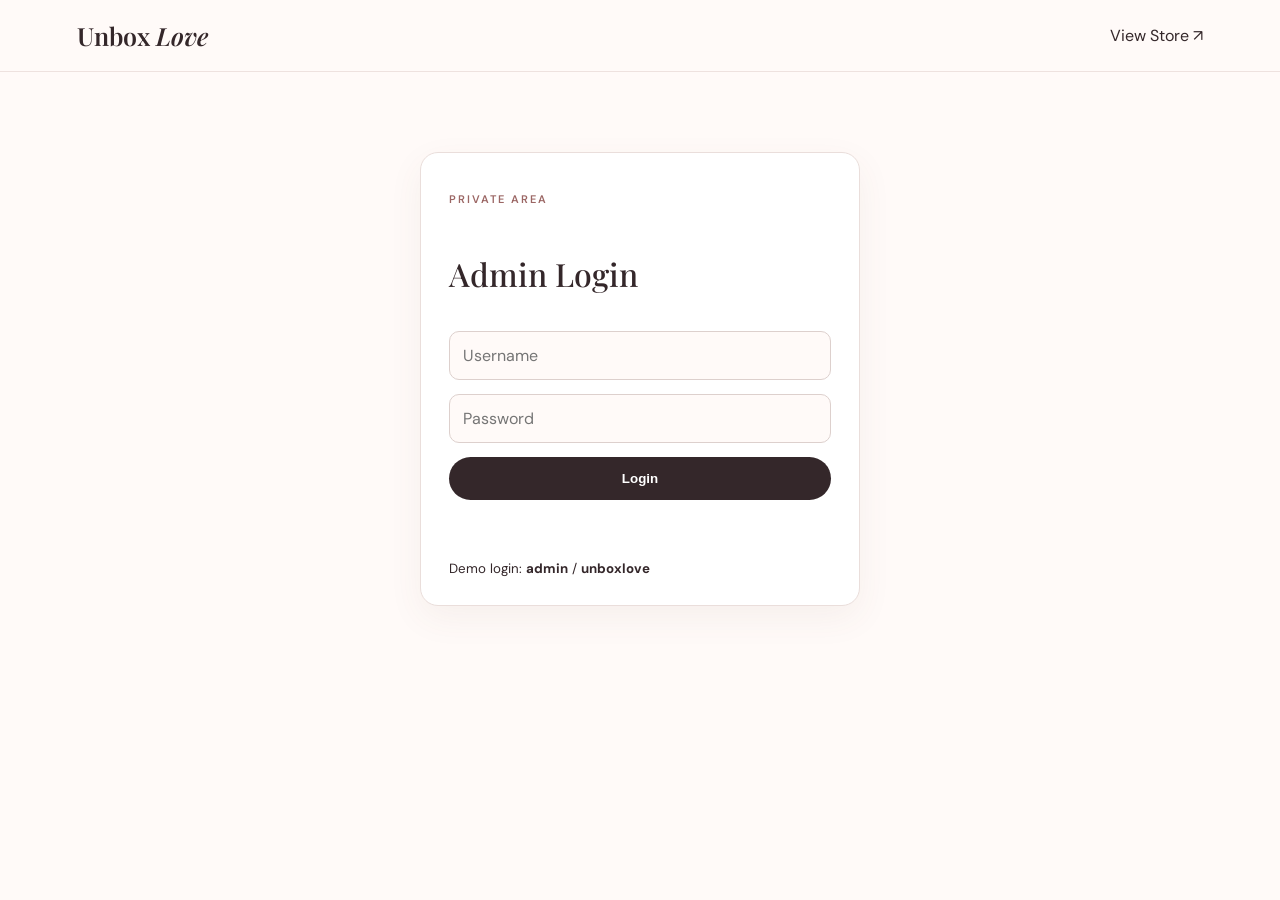
==== admin.html @ 723361f3 "Add files via upload" ====
<!doctype html>
<html lang="en"><head><meta charset="UTF-8"><meta name="viewport" content="width=device-width,initial-scale=1">
<title>Unbox Love — Admin</title><link rel="stylesheet" href="style.css"></head>
<body>
<header class="nav"><a class="brand" href="index.html">Unbox <span>Love</span></a><a href="index.html">View Store ↗</a></header>
<main class="admin-wrap">
<div id="loginBox" class="panel login"><p class="eyebrow">PRIVATE AREA</p><h1>Admin Login</h1><input id="user" placeholder="Username"><input id="pass" type="password" placeholder="Password"><button class="btn" onclick="login()">Login</button><p id="loginMsg" class="msg"></p><small>Demo login: <b>admin</b> / <b>unboxlove</b></small></div>
<div id="dashboard" class="hidden">
<div class="admin-top"><div><p class="eyebrow">STORE MANAGEMENT</p><h1>Products</h1></div><button class="btn" onclick="logout()">Logout</button></div>
<form id="productForm" class="panel form"><h2 id="formTitle">Add Product</h2><input id="pname" required placeholder="Product name"><div class="row"><input id="pprice" required type="number" min="0" placeholder="Price (₹)"><select id="pcat"><option>Resin Art</option><option>Keychains</option><option>Gift Hampers</option><option>Ribbon Bouquets</option><option>Handmade Gifts</option></select></div><input id="pimage" placeholder="Image URL (optional)"><textarea id="pdesc" placeholder="Short description"></textarea><div class="row"><button class="btn" type="submit">Save Product</button><button class="btn secondary" type="button" onclick="resetForm()">Clear</button></div></form>
<div id="adminGrid" class="admin-grid"></div></div>
</main><script src="admin.js"></script></body></html>
---- style.css ----
@import url('https://fonts.googleapis.com/css2?family=DM+Sans:wght@400;500;600&family=Playfair+Display:ital,wght@0,500;0,600;1,500&display=swap');
*{box-sizing:border-box}body{margin:0;color:#34272a;background:#fffaf8;font-family:"DM Sans",sans-serif}.nav{height:72px;padding:0 6%;display:flex;align-items:center;justify-content:space-between;border-bottom:1px solid #eee2df;background:#fffaf8;position:sticky;top:0;z-index:5}.nav nav{display:flex;gap:28px}.nav a{color:inherit;text-decoration:none}.brand{font:600 25px "Playfair Display",serif}.brand span{font-style:italic}.hero{min-height:590px;padding:80px 8%;display:grid;grid-template-columns:1.2fr .8fr;gap:50px;align-items:center;background:radial-gradient(circle at 75% 45%,#f5d7d0 0,transparent 35%)}.eyebrow{letter-spacing:2px;font-size:11px;font-weight:600;color:#9b6664}.hero h1,h1,h2{font-family:"Playfair Display",serif;font-weight:500}.hero h1{font-size:clamp(52px,7vw,88px);line-height:.98;margin:14px 0}.hero em{color:#a85f60}.hero p:not(.eyebrow){font-size:18px;line-height:1.7;max-width:540px;color:#6f5b5c}.btn{border:0;background:#34272a;color:#fff;padding:14px 24px;border-radius:30px;cursor:pointer;font-weight:600;display:inline-block;text-decoration:none}.hero-card{height:360px;border-radius:180px 180px 24px 24px;background:linear-gradient(145deg,#eec6bd,#f8e8e3);display:flex;flex-direction:column;align-items:center;justify-content:center;font-size:90px;box-shadow:0 25px 70px #7e5c5930}.hero-card small{font-size:13px;letter-spacing:2px;text-transform:uppercase;color:#765d5d}.section{padding:80px 7%}.section-head,.admin-top{display:flex;justify-content:space-between;align-items:end;margin-bottom:35px}.section h2,.about h2{font-size:42px;margin:8px 0}.filters{display:flex;gap:8px;flex-wrap:wrap}.filters button{border:1px solid #dfd0cd;background:transparent;border-radius:20px;padding:9px 15px;cursor:pointer}.filters button.active{background:#34272a;color:#fff}.grid{display:grid;grid-template-columns:repeat(4,1fr);gap:22px}.card{background:#fff;border:1px solid #eee2df;border-radius:18px;overflow:hidden}.pic{height:220px;background:#f4e2dd;display:flex;align-items:center;justify-content:center;font-size:60px;background-size:cover;background-position:center}.card-body{padding:18px}.card h3{margin:0 0 6px;font-family:"Playfair Display",serif;font-size:22px}.price{font-weight:600}.desc{font-size:13px;color:#786668;min-height:38px}.about{padding:90px 12%;text-align:center;background:#f4e5e0}.about p:last-child{color:#735f60}.about h2{max-width:650px;margin:10px auto;font-size:45px}footer{text-align:center;padding:28px;color:#806e6e;font-size:13px}.admin-wrap{max-width:1050px;margin:50px auto;padding:0 20px}.panel{background:#fff;border:1px solid #eadedb;border-radius:18px;padding:28px;box-shadow:0 12px 35px #6d4a4610}.login{max-width:440px;margin:80px auto;display:grid;gap:14px}.panel input,.panel select,.panel textarea{width:100%;padding:13px;border:1px solid #ddd0cd;border-radius:10px;background:#fffaf8;font:inherit}.panel textarea{min-height:90px;resize:vertical}.row{display:grid;grid-template-columns:1fr 1fr;gap:12px}.form{margin-bottom:30px;display:grid;gap:12px}.form h2{margin:0}.secondary{background:#eee2df;color:#34272a}.admin-grid{display:grid;grid-template-columns:repeat(3,1fr);gap:18px}.admin-card{background:#fff;border:1px solid #eadedb;border-radius:15px;padding:15px}.admin-card .pic{height:150px;border-radius:10px}.actions{display:flex;gap:8px;margin-top:12px}.actions button{border:0;padding:9px 12px;border-radius:8px;cursor:pointer}.edit{background:#eee2df}.delete{background:#34272a;color:#fff}.hidden{display:none}.msg{color:#a44}.empty{text-align:center;padding:40px;color:#806e6e}@media(max-width:800px){.hero{grid-template-columns:1fr;padding:55px 7%}.hero-card{height:260px}.grid{grid-template-columns:repeat(2,1fr)}.admin-grid{grid-template-columns:1fr 1fr}.section-head{display:block}.filters{margin-top:20px}}@media(max-width:520px){.nav nav{gap:12px;font-size:13px}.grid,.admin-grid{grid-template-columns:1fr}.hero h1{font-size:54px}.row{grid-template-columns:1fr}.hero-card{display:none}}
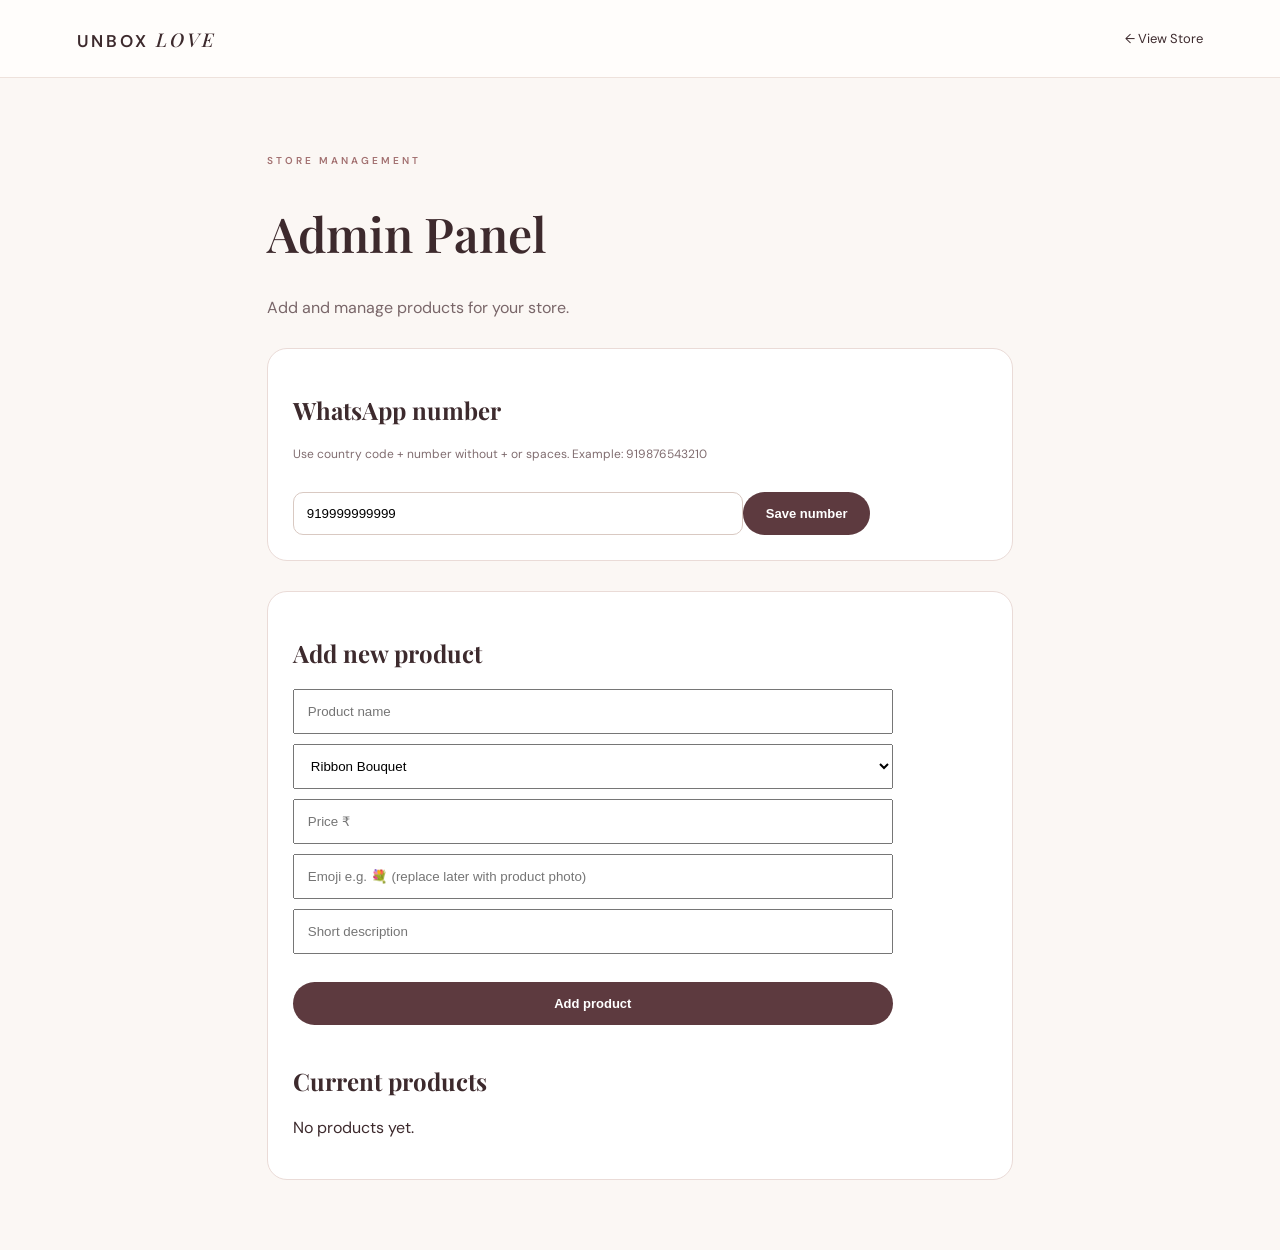
==== commit 844ad39f: "Add files via upload" ====
--- a/admin.html
+++ b/admin.html
@@ -1,12 +1,3 @@
-<!doctype html>
-<html lang="en"><head><meta charset="UTF-8"><meta name="viewport" content="width=device-width,initial-scale=1">
-<title>Unbox Love — Admin</title><link rel="stylesheet" href="style.css"></head>
-<body>
-<header class="nav"><a class="brand" href="index.html">Unbox <span>Love</span></a><a href="index.html">View Store ↗</a></header>
-<main class="admin-wrap">
-<div id="loginBox" class="panel login"><p class="eyebrow">PRIVATE AREA</p><h1>Admin Login</h1><input id="user" placeholder="Username"><input id="pass" type="password" placeholder="Password"><button class="btn" onclick="login()">Login</button><p id="loginMsg" class="msg"></p><small>Demo login: <b>admin</b> / <b>unboxlove</b></small></div>
-<div id="dashboard" class="hidden">
-<div class="admin-top"><div><p class="eyebrow">STORE MANAGEMENT</p><h1>Products</h1></div><button class="btn" onclick="logout()">Logout</button></div>
-<form id="productForm" class="panel form"><h2 id="formTitle">Add Product</h2><input id="pname" required placeholder="Product name"><div class="row"><input id="pprice" required type="number" min="0" placeholder="Price (₹)"><select id="pcat"><option>Resin Art</option><option>Keychains</option><option>Gift Hampers</option><option>Ribbon Bouquets</option><option>Handmade Gifts</option></select></div><input id="pimage" placeholder="Image URL (optional)"><textarea id="pdesc" placeholder="Short description"></textarea><div class="row"><button class="btn" type="submit">Save Product</button><button class="btn secondary" type="button" onclick="resetForm()">Clear</button></div></form>
-<div id="adminGrid" class="admin-grid"></div></div>
-</main><script src="admin.js"></script></body></html>+<!doctype html><html lang="en"><head><meta charset="UTF-8"><meta name="viewport" content="width=device-width,initial-scale=1"><title>Unbox Love — Admin</title><link rel="stylesheet" href="style.css"></head><body><header><a class="brand" href="index.html">UNBOX <i>LOVE</i></a><nav><a href="index.html">← View Store</a></nav></header><main style="max-width:900px;margin:auto;padding:70px 6%"><span class="label">STORE MANAGEMENT</span><h1 style="font:600 48px 'Playfair Display'">Admin Panel</h1><p style="color:#796669">Add and manage products for your store.</p><section style="background:#fff;border:1px solid #eadbd7;border-radius:20px;padding:25px;margin:30px 0"><h2 style="font-family:'Playfair Display'">WhatsApp number</h2><p style="font-size:12px;color:#806d70">Use country code + number without + or spaces. Example: 919876543210</p><input id="wa" placeholder="919876543210" style="padding:13px;width:100%;max-width:450px;border:1px solid #d9c9c2;border-radius:10px"><button class="primary" onclick="saveWa()">Save number</button></section><section style="background:#fff;border:1px solid #eadbd7;border-radius:20px;padding:25px"><h2 style="font-family:'Playfair Display'">Add new product</h2><div style="display:grid;gap:10px;max-width:600px"><input id="name" placeholder="Product name" style="padding:13px"><select id="cat" style="padding:13px"><option>Ribbon Bouquet</option><option>Handmade Gifts</option><option>Resin Art</option><option>Gift Hamper</option></select><input id="price" type="number" placeholder="Price ₹" style="padding:13px"><input id="emoji" placeholder="Emoji e.g. 💐 (replace later with product photo)" style="padding:13px"><input id="desc" placeholder="Short description" style="padding:13px"><button class="primary" onclick="addProduct()">Add product</button></div><h2 style="font-family:'Playfair Display';margin-top:40px">Current products</h2><div id="list"></div></section></main><script>
+let ps=JSON.parse(localStorage.getItem('ul_products'))||[],w=localStorage.getItem('ul_whatsapp')||'919999999999';document.getElementById('wa').value=w;function saveWa(){localStorage.setItem('ul_whatsapp',document.getElementById('wa').value.replace(/\D/g,''));alert('WhatsApp number saved ❤️')}function addProduct(){let p={id:Date.now(),name:name.value,cat:cat.value,price:Number(price.value),emoji:emoji.value||'🎁',desc:desc.value};if(!p.name||!p.price)return alert('Enter product name and price');ps.push(p);localStorage.setItem('ul_products',JSON.stringify(ps));['name','price','emoji','desc'].forEach(id=>document.getElementById(id).value='');render()}function del(id){ps=ps.filter(p=>p.id!==id);localStorage.setItem('ul_products',JSON.stringify(ps));render()}function render(){list.innerHTML=ps.map(p=>`<div style="padding:13px 0;border-bottom:1px solid #eadbd7;font-size:13px">${p.emoji} <b>${p.name}</b> — ${p.cat} — ₹${p.price}<button style="float:right" onclick="del(${p.id})">Delete</button></div>`).join('')||'<p>No products yet.</p>'}render();
+</script></body></html>
--- a/style.css
+++ b/style.css
@@ -1,2 +1,4 @@
-@import url('https://fonts.googleapis.com/css2?family=DM+Sans:wght@400;500;600&family=Playfair+Display:ital,wght@0,500;0,600;1,500&display=swap');
-*{box-sizing:border-box}body{margin:0;color:#34272a;background:#fffaf8;font-family:"DM Sans",sans-serif}.nav{height:72px;padding:0 6%;display:flex;align-items:center;justify-content:space-between;border-bottom:1px solid #eee2df;background:#fffaf8;position:sticky;top:0;z-index:5}.nav nav{display:flex;gap:28px}.nav a{color:inherit;text-decoration:none}.brand{font:600 25px "Playfair Display",serif}.brand span{font-style:italic}.hero{min-height:590px;padding:80px 8%;display:grid;grid-template-columns:1.2fr .8fr;gap:50px;align-items:center;background:radial-gradient(circle at 75% 45%,#f5d7d0 0,transparent 35%)}.eyebrow{letter-spacing:2px;font-size:11px;font-weight:600;color:#9b6664}.hero h1,h1,h2{font-family:"Playfair Display",serif;font-weight:500}.hero h1{font-size:clamp(52px,7vw,88px);line-height:.98;margin:14px 0}.hero em{color:#a85f60}.hero p:not(.eyebrow){font-size:18px;line-height:1.7;max-width:540px;color:#6f5b5c}.btn{border:0;background:#34272a;color:#fff;padding:14px 24px;border-radius:30px;cursor:pointer;font-weight:600;display:inline-block;text-decoration:none}.hero-card{height:360px;border-radius:180px 180px 24px 24px;background:linear-gradient(145deg,#eec6bd,#f8e8e3);display:flex;flex-direction:column;align-items:center;justify-content:center;font-size:90px;box-shadow:0 25px 70px #7e5c5930}.hero-card small{font-size:13px;letter-spacing:2px;text-transform:uppercase;color:#765d5d}.section{padding:80px 7%}.section-head,.admin-top{display:flex;justify-content:space-between;align-items:end;margin-bottom:35px}.section h2,.about h2{font-size:42px;margin:8px 0}.filters{display:flex;gap:8px;flex-wrap:wrap}.filters button{border:1px solid #dfd0cd;background:transparent;border-radius:20px;padding:9px 15px;cursor:pointer}.filters button.active{background:#34272a;color:#fff}.grid{display:grid;grid-template-columns:repeat(4,1fr);gap:22px}.card{background:#fff;border:1px solid #eee2df;border-radius:18px;overflow:hidden}.pic{height:220px;background:#f4e2dd;display:flex;align-items:center;justify-content:center;font-size:60px;background-size:cover;background-position:center}.card-body{padding:18px}.card h3{margin:0 0 6px;font-family:"Playfair Display",serif;font-size:22px}.price{font-weight:600}.desc{font-size:13px;color:#786668;min-height:38px}.about{padding:90px 12%;text-align:center;background:#f4e5e0}.about p:last-child{color:#735f60}.about h2{max-width:650px;margin:10px auto;font-size:45px}footer{text-align:center;padding:28px;color:#806e6e;font-size:13px}.admin-wrap{max-width:1050px;margin:50px auto;padding:0 20px}.panel{background:#fff;border:1px solid #eadedb;border-radius:18px;padding:28px;box-shadow:0 12px 35px #6d4a4610}.login{max-width:440px;margin:80px auto;display:grid;gap:14px}.panel input,.panel select,.panel textarea{width:100%;padding:13px;border:1px solid #ddd0cd;border-radius:10px;background:#fffaf8;font:inherit}.panel textarea{min-height:90px;resize:vertical}.row{display:grid;grid-template-columns:1fr 1fr;gap:12px}.form{margin-bottom:30px;display:grid;gap:12px}.form h2{margin:0}.secondary{background:#eee2df;color:#34272a}.admin-grid{display:grid;grid-template-columns:repeat(3,1fr);gap:18px}.admin-card{background:#fff;border:1px solid #eadedb;border-radius:15px;padding:15px}.admin-card .pic{height:150px;border-radius:10px}.actions{display:flex;gap:8px;margin-top:12px}.actions button{border:0;padding:9px 12px;border-radius:8px;cursor:pointer}.edit{background:#eee2df}.delete{background:#34272a;color:#fff}.hidden{display:none}.msg{color:#a44}.empty{text-align:center;padding:40px;color:#806e6e}@media(max-width:800px){.hero{grid-template-columns:1fr;padding:55px 7%}.hero-card{height:260px}.grid{grid-template-columns:repeat(2,1fr)}.admin-grid{grid-template-columns:1fr 1fr}.section-head{display:block}.filters{margin-top:20px}}@media(max-width:520px){.nav nav{gap:12px;font-size:13px}.grid,.admin-grid{grid-template-columns:1fr}.hero h1{font-size:54px}.row{grid-template-columns:1fr}.hero-card{display:none}}
+@import url('https://fonts.googleapis.com/css2?family=DM+Sans:wght@400;500;600&family=Playfair+Display:ital,wght@0,500;0,600;1,500;1,600&display=swap');*{box-sizing:border-box}html{scroll-behavior:smooth}body{margin:0;background:#fbf7f4;color:#3d2a2d;font-family:'DM Sans',Arial,sans-serif}a{text-decoration:none;color:inherit}header{height:78px;padding:0 6%;display:flex;align-items:center;justify-content:space-between;background:#fffdfb;border-bottom:1px solid #eee2dc;position:sticky;top:0;z-index:4}.brand{font-weight:600;letter-spacing:3px;font-size:17px}.brand i{font-family:'Playfair Display';font-size:19px;font-weight:500}nav{display:flex;gap:26px;align-items:center;font-size:13px}nav button{border:1px solid #d9c9c2;background:#fff;border-radius:30px;padding:10px 15px;color:#3d2a2d}.hero{min-height:650px;padding:80px 8%;display:grid;grid-template-columns:1.05fr .95fr;align-items:center;background:radial-gradient(circle at 75% 40%,#f1d7d1 0,#f9ece8 24%,#fbf7f4 55%)}.label{font-size:10px;letter-spacing:3px;font-weight:600;color:#a27070}.hero h1{font:600 clamp(48px,6vw,76px)/1.02 'Playfair Display';margin:18px 0}.hero h1 em,.quote em{color:#b77b7c;font-weight:500}.heroText>p{max-width:520px;color:#725e60;line-height:1.8;font-size:15px}.primary{display:inline-block;background:#5d3a3f;color:#fff;border:0;border-radius:28px;padding:14px 23px;margin-top:18px;font-weight:600;font-size:13px;cursor:pointer}.heroArt{height:460px;position:relative;display:grid;place-items:center}.orb{width:300px;height:360px;border-radius:50% 50% 45% 45%;background:linear-gradient(145deg,#f5d8d4,#e9b9b6);display:grid;place-items:center;font:70px 'Playfair Display';color:#fff;box-shadow:0 30px 60px #6d404022}.floating{position:absolute;background:#fff;border-radius:50%;width:78px;height:78px;display:grid;place-items:center;font-size:35px;box-shadow:0 12px 30px #6d40401c}.f1{top:55px;right:5%}.f2{bottom:45px;left:8%}.f3{bottom:105px;right:10%}.shop{padding:100px 7%}.heading{text-align:center;max-width:700px;margin:auto}.heading h2,.story h2{font:600 43px 'Playfair Display';margin:12px 0}.heading p{color:#796669}.cats{display:flex;justify-content:center;gap:10px;flex-wrap:wrap;margin:38px 0}.cat{padding:10px 17px;border-radius:24px;border:1px solid #dbcac4;background:#fff;cursor:pointer;font-size:12px}.cat.active{background:#5d3a3f;color:#fff}.products{display:grid;grid-template-columns:repeat(4,1fr);gap:22px}.card{background:#fff;border:1px solid #eee1db;border-radius:18px;overflow:hidden;transition:.2s}.card:hover{transform:translateY(-4px);box-shadow:0 18px 40px #593a3a12}.visual{height:250px;background:linear-gradient(145deg,#f7e7e3,#ead5d0);display:grid;place-items:center;font-size:70px}.info{padding:18px}.info h3{font:600 19px 'Playfair Display';margin:0 0 7px}.info p{font-size:12px;color:#806e70;min-height:34px;line-height:1.5}.price{font-weight:600}.add{float:right;border:0;background:#f1e1dc;border-radius:20px;padding:8px 12px;cursor:pointer}.story{padding:100px 10%;display:grid;grid-template-columns:1.3fr .7fr;gap:70px;background:#f3e5e1}.story h2{font-size:46px;max-width:650px}.story p{max-width:600px;line-height:1.9;color:#735e60}.quote{font:500 32px/1.2 'Playfair Display';align-self:center}.overlay{position:fixed;inset:0;background:#201517aa;display:grid;place-items:center;padding:20px;z-index:8}.hidden{display:none}.cartBox{width:min(520px,100%);max-height:88vh;overflow:auto;background:#fffaf8;border-radius:22px;padding:30px;position:relative}.x{position:absolute;right:18px;top:12px;border:0;background:none;font-size:28px}.cartBox h2{font:600 28px 'Playfair Display'}.row{display:flex;justify-content:space-between;border-bottom:1px solid #eadbd7;padding:14px 0;font-size:13px}.sum{display:flex;justify-content:space-between;padding:20px 0;font-size:14px}.wide{width:100%;text-align:center}.cartBox small{display:block;color:#806d70;font-size:11px;line-height:1.5;margin-top:12px}footer{padding:45px 7%;text-align:center;background:#332427;color:#fff}footer p{font-size:11px;color:#cdbabc}@media(max-width:900px){.products{grid-template-columns:repeat(2,1fr)}.hero{grid-template-columns:1fr}.heroArt{display:none}.story{grid-template-columns:1fr}}@media(max-width:600px){header{padding:0 5%}nav a{display:none}.hero{padding:65px 7%;min-height:580px}.shop{padding:70px 5%}.products{grid-template-columns:1fr}.heading h2,.story h2{font-size:35px}}
+.customerForm{margin:12px 0 8px;padding:16px;background:#f8eeeb;border-radius:15px}
+.customerForm h3{font:600 20px 'Playfair Display';margin:0 0 12px}
+.customerForm input,.customerForm textarea{display:block;width:100%;margin:8px 0;padding:12px;border:1px solid #d9c9c2;border-radius:9px;background:#fff;font:13px 'DM Sans',Arial,sans-serif;resize:vertical}
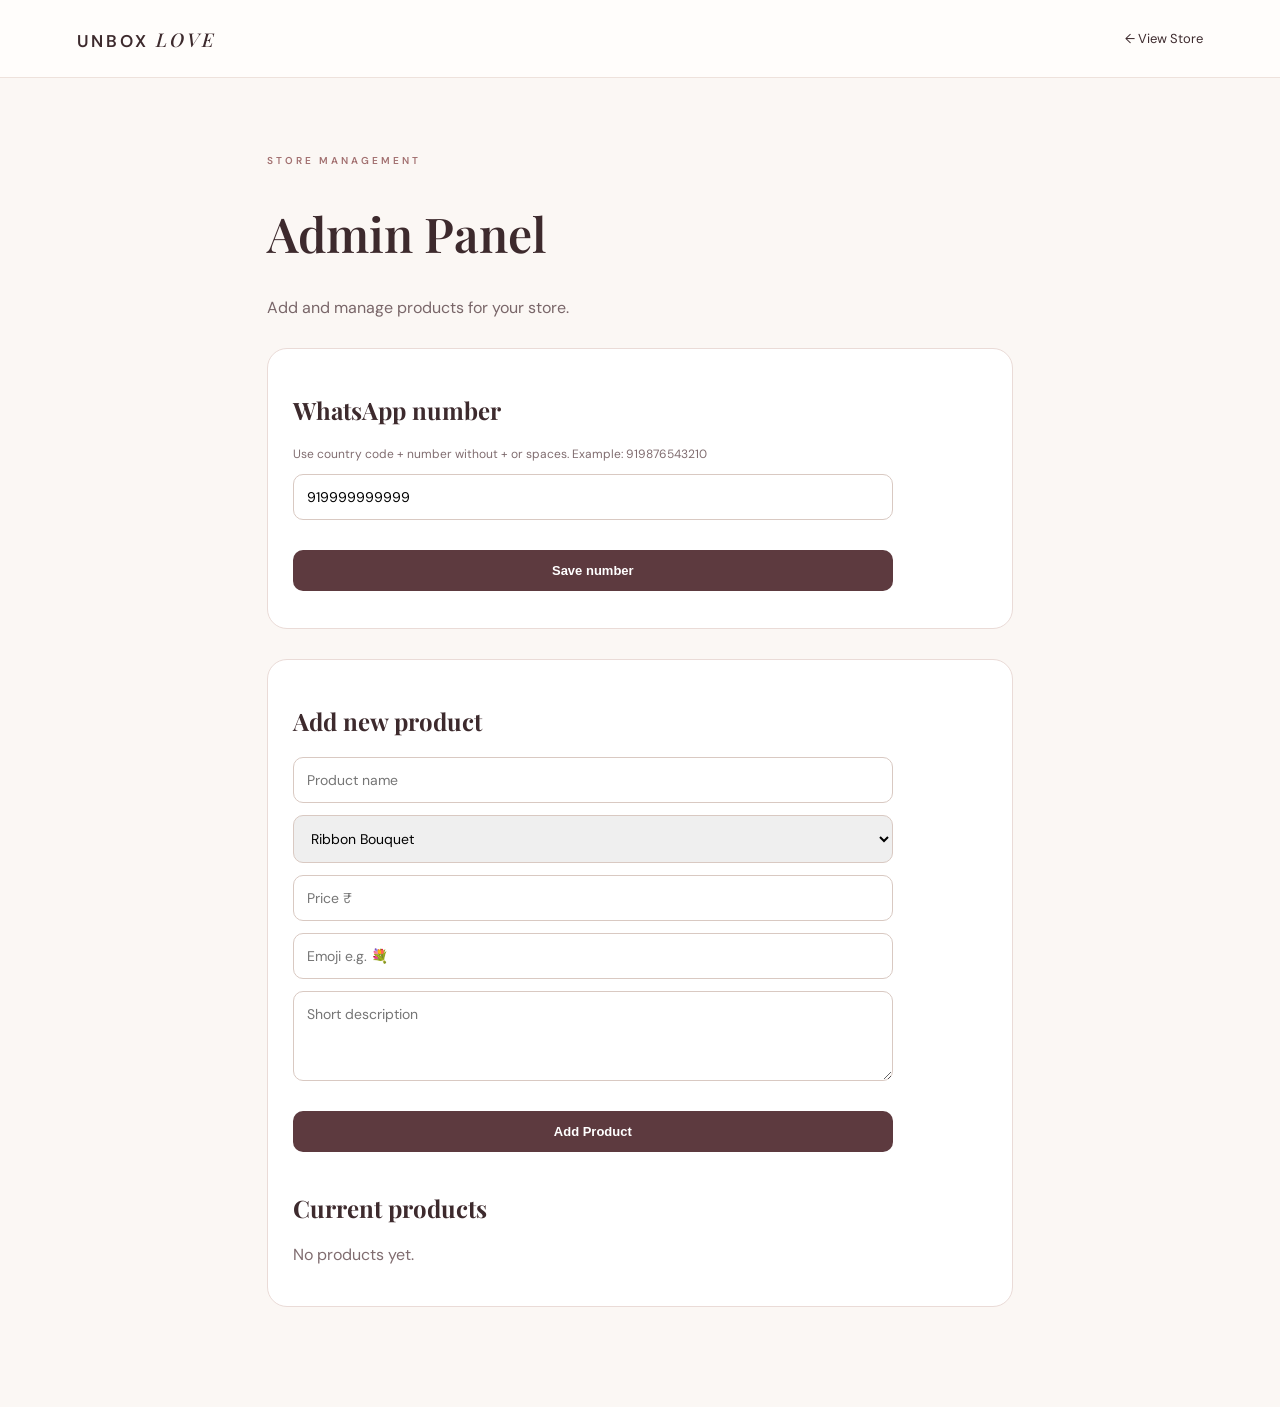
==== commit 60fb6290: "Update admin.html" ====
--- a/admin.html
+++ b/admin.html
@@ -1,3 +1,610 @@
-<!doctype html><html lang="en"><head><meta charset="UTF-8"><meta name="viewport" content="width=device-width,initial-scale=1"><title>Unbox Love — Admin</title><link rel="stylesheet" href="style.css"></head><body><header><a class="brand" href="index.html">UNBOX <i>LOVE</i></a><nav><a href="index.html">← View Store</a></nav></header><main style="max-width:900px;margin:auto;padding:70px 6%"><span class="label">STORE MANAGEMENT</span><h1 style="font:600 48px 'Playfair Display'">Admin Panel</h1><p style="color:#796669">Add and manage products for your store.</p><section style="background:#fff;border:1px solid #eadbd7;border-radius:20px;padding:25px;margin:30px 0"><h2 style="font-family:'Playfair Display'">WhatsApp number</h2><p style="font-size:12px;color:#806d70">Use country code + number without + or spaces. Example: 919876543210</p><input id="wa" placeholder="919876543210" style="padding:13px;width:100%;max-width:450px;border:1px solid #d9c9c2;border-radius:10px"><button class="primary" onclick="saveWa()">Save number</button></section><section style="background:#fff;border:1px solid #eadbd7;border-radius:20px;padding:25px"><h2 style="font-family:'Playfair Display'">Add new product</h2><div style="display:grid;gap:10px;max-width:600px"><input id="name" placeholder="Product name" style="padding:13px"><select id="cat" style="padding:13px"><option>Ribbon Bouquet</option><option>Handmade Gifts</option><option>Resin Art</option><option>Gift Hamper</option></select><input id="price" type="number" placeholder="Price ₹" style="padding:13px"><input id="emoji" placeholder="Emoji e.g. 💐 (replace later with product photo)" style="padding:13px"><input id="desc" placeholder="Short description" style="padding:13px"><button class="primary" onclick="addProduct()">Add product</button></div><h2 style="font-family:'Playfair Display';margin-top:40px">Current products</h2><div id="list"></div></section></main><script>
-let ps=JSON.parse(localStorage.getItem('ul_products'))||[],w=localStorage.getItem('ul_whatsapp')||'919999999999';document.getElementById('wa').value=w;function saveWa(){localStorage.setItem('ul_whatsapp',document.getElementById('wa').value.replace(/\D/g,''));alert('WhatsApp number saved ❤️')}function addProduct(){let p={id:Date.now(),name:name.value,cat:cat.value,price:Number(price.value),emoji:emoji.value||'🎁',desc:desc.value};if(!p.name||!p.price)return alert('Enter product name and price');ps.push(p);localStorage.setItem('ul_products',JSON.stringify(ps));['name','price','emoji','desc'].forEach(id=>document.getElementById(id).value='');render()}function del(id){ps=ps.filter(p=>p.id!==id);localStorage.setItem('ul_products',JSON.stringify(ps));render()}function render(){list.innerHTML=ps.map(p=>`<div style="padding:13px 0;border-bottom:1px solid #eadbd7;font-size:13px">${p.emoji} <b>${p.name}</b> — ${p.cat} — ₹${p.price}<button style="float:right" onclick="del(${p.id})">Delete</button></div>`).join('')||'<p>No products yet.</p>'}render();
-</script></body></html>+<!doctype html>
+<html lang="en">
+<head>
+  <meta charset="UTF-8">
+  <meta name="viewport" content="width=device-width, initial-scale=1">
+
+  <title>Unbox Love — Admin</title>
+
+  <link rel="stylesheet" href="style.css">
+
+  <style>
+    .hidden {
+      display: none !important;
+    }
+
+    .admin-box {
+      background: #fff;
+      border: 1px solid #eadbd7;
+      border-radius: 20px;
+      padding: 25px;
+      margin: 30px 0;
+    }
+
+    .form-grid {
+      display: grid;
+      gap: 12px;
+      max-width: 600px;
+    }
+
+    .form-grid input,
+    .form-grid select,
+    .form-grid textarea {
+      padding: 13px;
+      border: 1px solid #d9c9c2;
+      border-radius: 10px;
+      font-family: inherit;
+      font-size: 14px;
+      box-sizing: border-box;
+      width: 100%;
+    }
+
+    .form-grid textarea {
+      min-height: 90px;
+      resize: vertical;
+    }
+
+    .primary {
+      cursor: pointer;
+      border: 0;
+      padding: 13px 20px;
+      border-radius: 10px;
+      font-weight: 600;
+    }
+
+    .product-row {
+      padding: 15px 0;
+      border-bottom: 1px solid #eadbd7;
+      display: flex;
+      align-items: center;
+      justify-content: space-between;
+      gap: 15px;
+    }
+
+    .product-info {
+      flex: 1;
+    }
+
+    .product-name {
+      font-weight: 600;
+      font-size: 15px;
+    }
+
+    .product-details {
+      margin-top: 5px;
+      color: #806d70;
+      font-size: 13px;
+    }
+
+    .delete-btn {
+      border: 0;
+      background: #f7e3e0;
+      color: #8b3d3d;
+      padding: 8px 13px;
+      border-radius: 8px;
+      cursor: pointer;
+    }
+
+    .success-msg {
+      margin-top: 12px;
+      color: #4b7655;
+      font-size: 14px;
+    }
+  </style>
+</head>
+
+<body>
+
+<header>
+  <a class="brand" href="index.html">
+    UNBOX <i>LOVE</i>
+  </a>
+
+  <nav>
+    <a href="index.html">← View Store</a>
+  </nav>
+</header>
+
+
+<main style="max-width:900px;margin:auto;padding:70px 6%">
+
+  <span class="label">STORE MANAGEMENT</span>
+
+  <h1 style="font:600 48px 'Playfair Display'">
+    Admin Panel
+  </h1>
+
+  <p style="color:#796669">
+    Add and manage products for your store.
+  </p>
+
+
+  <!-- WHATSAPP -->
+
+  <section class="admin-box">
+
+    <h2 style="font-family:'Playfair Display'">
+      WhatsApp number
+    </h2>
+
+    <p style="font-size:12px;color:#806d70">
+      Use country code + number without + or spaces.
+      Example: 919876543210
+    </p>
+
+    <div class="form-grid">
+
+      <input
+        id="wa"
+        type="text"
+        placeholder="919876543210"
+      >
+
+      <button
+        type="button"
+        class="primary"
+        onclick="saveWa()"
+      >
+        Save number
+      </button>
+
+    </div>
+
+    <div id="waMsg" class="success-msg"></div>
+
+  </section>
+
+
+  <!-- ADD PRODUCT -->
+
+  <section class="admin-box">
+
+    <h2 style="font-family:'Playfair Display'">
+      Add new product
+    </h2>
+
+    <div class="form-grid">
+
+      <input
+        id="productName"
+        type="text"
+        placeholder="Product name"
+      >
+
+
+      <select id="productCat">
+
+        <option value="Ribbon Bouquet">
+          Ribbon Bouquet
+        </option>
+
+        <option value="Handmade Gifts">
+          Handmade Gifts
+        </option>
+
+        <option value="Resin Art">
+          Resin Art
+        </option>
+
+        <option value="Gift Hamper">
+          Gift Hamper
+        </option>
+
+        <option value="Keychains">
+          Keychains
+        </option>
+
+      </select>
+
+
+      <input
+        id="productPrice"
+        type="number"
+        min="1"
+        placeholder="Price ₹"
+      >
+
+
+      <input
+        id="productEmoji"
+        type="text"
+        placeholder="Emoji e.g. 💐"
+      >
+
+
+      <textarea
+        id="productDesc"
+        placeholder="Short description"
+      ></textarea>
+
+
+      <button
+        type="button"
+        class="primary"
+        onclick="addProduct()"
+      >
+        Add Product
+      </button>
+
+    </div>
+
+    <div id="productMsg" class="success-msg"></div>
+
+
+    <!-- CURRENT PRODUCTS -->
+
+    <h2
+      style="
+        font-family:'Playfair Display';
+        margin-top:40px;
+      "
+    >
+      Current products
+    </h2>
+
+    <div id="list"></div>
+
+  </section>
+
+</main>
+
+
+<script>
+
+  /*
+    SAME PRODUCT STORAGE
+    We save to both keys so the existing
+    website/admin code can read the products.
+  */
+
+  const PRODUCT_KEY = "unboxlove_products";
+  const OLD_PRODUCT_KEY = "ul_products";
+
+
+  /* ---------------------------
+     LOAD PRODUCTS
+  --------------------------- */
+
+  function loadProducts() {
+
+    let products =
+      JSON.parse(localStorage.getItem(PRODUCT_KEY));
+
+    if (!Array.isArray(products)) {
+
+      products =
+        JSON.parse(localStorage.getItem(OLD_PRODUCT_KEY));
+
+    }
+
+    if (!Array.isArray(products)) {
+      products = [];
+    }
+
+    return products;
+  }
+
+
+  /* ---------------------------
+     SAVE PRODUCTS
+  --------------------------- */
+
+  function saveProducts(products) {
+
+    localStorage.setItem(
+      PRODUCT_KEY,
+      JSON.stringify(products)
+    );
+
+    localStorage.setItem(
+      OLD_PRODUCT_KEY,
+      JSON.stringify(products)
+    );
+  }
+
+
+  /* ---------------------------
+     WHATSAPP
+  --------------------------- */
+
+  const waInput =
+    document.getElementById("wa");
+
+  const savedWhatsApp =
+    localStorage.getItem("ul_whatsapp");
+
+  waInput.value =
+    savedWhatsApp || "919999999999";
+
+
+  function saveWa() {
+
+    const number =
+      waInput.value.replace(/\D/g, "");
+
+    if (!number) {
+
+      alert("Please enter WhatsApp number");
+
+      return;
+    }
+
+    localStorage.setItem(
+      "ul_whatsapp",
+      number
+    );
+
+    document.getElementById("waMsg").textContent =
+      "WhatsApp number saved ❤️";
+
+  }
+
+
+  /* ---------------------------
+     ADD PRODUCT
+  --------------------------- */
+
+  function addProduct() {
+
+    const name =
+      document.getElementById("productName")
+        .value
+        .trim();
+
+    const category =
+      document.getElementById("productCat")
+        .value;
+
+    const price =
+      Number(
+        document.getElementById("productPrice")
+          .value
+      );
+
+    const emoji =
+      document.getElementById("productEmoji")
+        .value
+        .trim() || "🎁";
+
+    const description =
+      document.getElementById("productDesc")
+        .value
+        .trim();
+
+
+    /* CHECK NAME */
+
+    if (!name) {
+
+      alert("Please enter product name");
+
+      document.getElementById("productName")
+        .focus();
+
+      return;
+    }
+
+
+    /* CHECK PRICE */
+
+    if (!price || price <= 0) {
+
+      alert("Please enter a valid price");
+
+      document.getElementById("productPrice")
+        .focus();
+
+      return;
+    }
+
+
+    /* CREATE PRODUCT */
+
+    const product = {
+
+      id: Date.now(),
+
+      name: name,
+
+      price: price,
+
+      cat: category,
+
+      desc: description,
+
+      emoji: emoji,
+
+      image: ""
+
+    };
+
+
+    /* LOAD EXISTING */
+
+    const products =
+      loadProducts();
+
+
+    /* ADD */
+
+    products.push(product);
+
+
+    /* SAVE */
+
+    saveProducts(products);
+
+
+    /* CLEAR FORM */
+
+    document.getElementById("productName")
+      .value = "";
+
+    document.getElementById("productPrice")
+      .value = "";
+
+    document.getElementById("productEmoji")
+      .value = "";
+
+    document.getElementById("productDesc")
+      .value = "";
+
+
+    /* MESSAGE */
+
+    document.getElementById("productMsg")
+      .textContent =
+      "Product added successfully ❤️";
+
+
+    /* SHOW PRODUCTS */
+
+    render();
+
+  }
+
+
+  /* ---------------------------
+     DELETE PRODUCT
+  --------------------------- */
+
+  function deleteProduct(id) {
+
+    const confirmDelete =
+      confirm("Delete this product?");
+
+    if (!confirmDelete) {
+      return;
+    }
+
+
+    let products =
+      loadProducts();
+
+
+    products =
+      products.filter(
+        product =>
+          String(product.id) !== String(id)
+      );
+
+
+    saveProducts(products);
+
+
+    render();
+
+
+    document.getElementById("productMsg")
+      .textContent =
+      "Product deleted.";
+  }
+
+
+  /* ---------------------------
+     SHOW PRODUCTS
+  --------------------------- */
+
+  function render() {
+
+    const list =
+      document.getElementById("list");
+
+    const products =
+      loadProducts();
+
+
+    if (!products.length) {
+
+      list.innerHTML =
+        "<p style='color:#806d70'>No products yet.</p>";
+
+      return;
+    }
+
+
+    list.innerHTML =
+      products.map(product => `
+
+        <div class="product-row">
+
+          <div class="product-info">
+
+            <div class="product-name">
+
+              ${escapeHTML(product.emoji || "🎁")}
+
+              ${escapeHTML(product.name)}
+
+            </div>
+
+            <div class="product-details">
+
+              ${escapeHTML(product.cat || "")}
+
+              &nbsp; · &nbsp;
+
+              ₹${Number(product.price || 0).toLocaleString("en-IN")}
+
+            </div>
+
+            ${
+              product.desc
+                ? `
+                  <div
+                    style="
+                      margin-top:5px;
+                      color:#8a7779;
+                      font-size:12px;
+                    "
+                  >
+                    ${escapeHTML(product.desc)}
+                  </div>
+                `
+                : ""
+            }
+
+          </div>
+
+
+          <button
+            type="button"
+            class="delete-btn"
+            onclick="deleteProduct('${product.id}')"
+          >
+            Delete
+          </button>
+
+        </div>
+
+      `).join("");
+
+  }
+
+
+  /* ---------------------------
+     SECURITY / HTML ESCAPE
+  --------------------------- */
+
+  function escapeHTML(value) {
+
+    return String(value ?? "")
+      .replaceAll("&", "&amp;")
+      .replaceAll("<", "&lt;")
+      .replaceAll(">", "&gt;")
+      .replaceAll('"', "&quot;")
+      .replaceAll("'", "&#039;");
+
+  }
+
+
+  /* ---------------------------
+     INITIAL LOAD
+  --------------------------- */
+
+  render();
+
+</script>
+
+</body>
+</html>
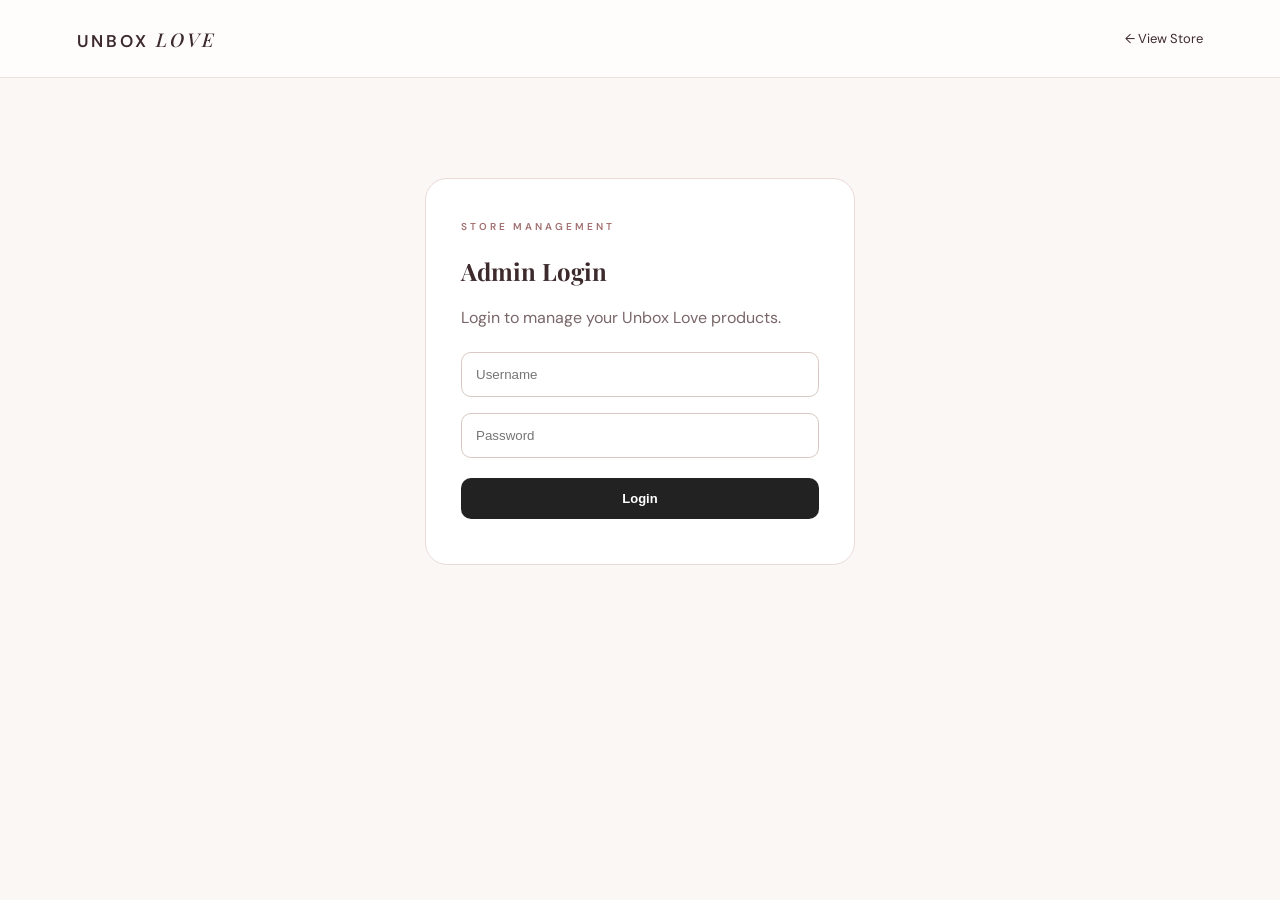
==== commit 89b66a4c: "Update admin.html" ====
--- a/admin.html
+++ b/admin.html
@@ -2,7 +2,7 @@
 <html lang="en">
 <head>
   <meta charset="UTF-8">
-  <meta name="viewport" content="width=device-width, initial-scale=1">
+  <meta name="viewport" content="width=device-width, initial-scale=1.0">
 
   <title>Unbox Love — Admin</title>
 
@@ -13,82 +13,156 @@
       display: none !important;
     }
 
+    .admin-wrap {
+      max-width: 1000px;
+      margin: auto;
+      padding: 70px 6%;
+    }
+
     .admin-box {
       background: #fff;
       border: 1px solid #eadbd7;
-      border-radius: 20px;
-      padding: 25px;
-      margin: 30px 0;
-    }
-
-    .form-grid {
-      display: grid;
-      gap: 12px;
-      max-width: 600px;
-    }
-
-    .form-grid input,
-    .form-grid select,
-    .form-grid textarea {
-      padding: 13px;
+      border-radius: 22px;
+      padding: 30px;
+      margin-top: 25px;
+    }
+
+    .admin-box input,
+    .admin-box select,
+    .admin-box textarea {
+      width: 100%;
+      box-sizing: border-box;
+      padding: 14px;
       border: 1px solid #d9c9c2;
       border-radius: 10px;
+      margin-bottom: 12px;
       font-family: inherit;
+      background: #fff;
+    }
+
+    .admin-box textarea {
+      min-height: 100px;
+      resize: vertical;
+    }
+
+    .primary {
+      border: 0;
+      padding: 13px 22px;
+      border-radius: 10px;
+      cursor: pointer;
+      background: #222;
+      color: white;
+      font-weight: 600;
+    }
+
+    .logout {
+      background: #eee;
+      color: #333;
+      border: 0;
+      padding: 10px 18px;
+      border-radius: 9px;
+      cursor: pointer;
+    }
+
+    .login-box {
+      max-width: 430px;
+      margin: 100px auto;
+      padding: 35px;
+      background: #fff;
+      border: 1px solid #eadbd7;
+      border-radius: 22px;
+    }
+
+    .login-box input {
+      width: 100%;
+      box-sizing: border-box;
+      padding: 14px;
+      margin: 8px 0;
+      border: 1px solid #d9c9c2;
+      border-radius: 10px;
+    }
+
+    .login-box button {
+      width: 100%;
+      margin-top: 12px;
+    }
+
+    #loginMsg {
+      color: #b42318;
       font-size: 14px;
-      box-sizing: border-box;
-      width: 100%;
-    }
-
-    .form-grid textarea {
-      min-height: 90px;
-      resize: vertical;
-    }
-
-    .primary {
-      cursor: pointer;
-      border: 0;
-      padding: 13px 20px;
-      border-radius: 10px;
-      font-weight: 600;
-    }
-
-    .product-row {
-      padding: 15px 0;
-      border-bottom: 1px solid #eadbd7;
+      margin-top: 10px;
+    }
+
+    .admin-grid {
+      display: grid;
+      grid-template-columns: repeat(auto-fit, minmax(230px, 1fr));
+      gap: 20px;
+      margin-top: 25px;
+    }
+
+    .admin-card {
+      border: 1px solid #eadbd7;
+      border-radius: 18px;
+      padding: 16px;
+      background: #fff;
+    }
+
+    .admin-card .pic {
+      height: 180px;
+      border-radius: 14px;
+      background: #f5eeee;
       display: flex;
       align-items: center;
-      justify-content: space-between;
-      gap: 15px;
-    }
-
-    .product-info {
+      justify-content: center;
+      font-size: 55px;
+      background-size: cover;
+      background-position: center;
+      margin-bottom: 15px;
+    }
+
+    .admin-card h3 {
+      margin: 5px 0;
+    }
+
+    .admin-card small {
+      color: #806d70;
+    }
+
+    .admin-card p {
+      color: #796669;
+      font-size: 14px;
+      min-height: 40px;
+    }
+
+    .actions {
+      display: flex;
+      gap: 8px;
+      margin-top: 15px;
+    }
+
+    .actions button {
       flex: 1;
-    }
-
-    .product-name {
-      font-weight: 600;
-      font-size: 15px;
-    }
-
-    .product-details {
-      margin-top: 5px;
-      color: #806d70;
-      font-size: 13px;
-    }
-
-    .delete-btn {
-      border: 0;
-      background: #f7e3e0;
-      color: #8b3d3d;
-      padding: 8px 13px;
+      padding: 10px;
       border-radius: 8px;
       cursor: pointer;
-    }
-
-    .success-msg {
-      margin-top: 12px;
-      color: #4b7655;
-      font-size: 14px;
+      border: 1px solid #ddd;
+    }
+
+    .edit {
+      background: #f7f0ee;
+    }
+
+    .delete {
+      background: #fff;
+      color: #b42318;
+    }
+
+    .topbar {
+      display: flex;
+      justify-content: space-between;
+      align-items: center;
+      gap: 20px;
+      margin-bottom: 25px;
     }
   </style>
 </head>
@@ -106,76 +180,115 @@
 </header>
 
 
-<main style="max-width:900px;margin:auto;padding:70px 6%">
+<!-- ================= LOGIN ================= -->
+
+<section id="loginBox" class="login-box">
 
   <span class="label">STORE MANAGEMENT</span>
 
-  <h1 style="font:600 48px 'Playfair Display'">
-    Admin Panel
+  <h1 style="font-family:'Playfair Display';">
+    Admin Login
   </h1>
 
-  <p style="color:#796669">
-    Add and manage products for your store.
+  <p style="color:#796669;">
+    Login to manage your Unbox Love products.
   </p>
 
-
-  <!-- WHATSAPP -->
+  <input
+    id="user"
+    type="text"
+    placeholder="Username"
+  >
+
+  <input
+    id="pass"
+    type="password"
+    placeholder="Password"
+  >
+
+  <button
+    class="primary"
+    onclick="login()"
+  >
+    Login
+  </button>
+
+  <div id="loginMsg"></div>
+
+</section>
+
+
+<!-- ================= DASHBOARD ================= -->
+
+<main id="dashboard" class="admin-wrap hidden">
+
+  <div class="topbar">
+
+    <div>
+      <span class="label">STORE MANAGEMENT</span>
+
+      <h1 style="font-family:'Playfair Display'; font-size:48px; margin:8px 0;">
+        Admin Panel
+      </h1>
+
+      <p style="color:#796669;">
+        Add and manage products for your Unbox Love store.
+      </p>
+    </div>
+
+    <button
+      class="logout"
+      onclick="logout()"
+    >
+      Logout
+    </button>
+
+  </div>
+
+
+  <!-- ================= ADD / EDIT PRODUCT ================= -->
 
   <section class="admin-box">
 
-    <h2 style="font-family:'Playfair Display'">
-      WhatsApp number
+    <h2
+      id="formTitle"
+      style="font-family:'Playfair Display';"
+    >
+      Add Product
     </h2>
 
-    <p style="font-size:12px;color:#806d70">
-      Use country code + number without + or spaces.
-      Example: 919876543210
+    <p style="color:#796669;">
+      Add your ribbon bouquets, gift hampers, handmade gifts and resin products here.
     </p>
 
-    <div class="form-grid">
+
+    <form id="productForm">
 
       <input
-        id="wa"
-        type="text"
-        placeholder="919876543210"
-      >
-
-      <button
-        type="button"
-        class="primary"
-        onclick="saveWa()"
-      >
-        Save number
-      </button>
-
-    </div>
-
-    <div id="waMsg" class="success-msg"></div>
-
-  </section>
-
-
-  <!-- ADD PRODUCT -->
-
-  <section class="admin-box">
-
-    <h2 style="font-family:'Playfair Display'">
-      Add new product
-    </h2>
-
-    <div class="form-grid">
-
-      <input
-        id="productName"
+        id="pname"
         type="text"
         placeholder="Product name"
+        required
       >
 
 
-      <select id="productCat">
-
-        <option value="Ribbon Bouquet">
-          Ribbon Bouquet
+      <input
+        id="pprice"
+        type="number"
+        placeholder="Price ₹"
+        min="1"
+        required
+      >
+
+
+      <select id="pcat" required>
+
+        <option value="Ribbon Bouquets">
+          Ribbon Bouquets
+        </option>
+
+        <option value="Gift Hampers">
+          Gift Hampers
         </option>
 
         <option value="Handmade Gifts">
@@ -186,10 +299,6 @@
           Resin Art
         </option>
 
-        <option value="Gift Hamper">
-          Gift Hamper
-        </option>
-
         <option value="Keychains">
           Keychains
         </option>
@@ -197,414 +306,68 @@
       </select>
 
 
+      <textarea
+        id="pdesc"
+        placeholder="Short product description"
+      ></textarea>
+
+
       <input
-        id="productPrice"
-        type="number"
-        min="1"
-        placeholder="Price ₹"
+        id="pimage"
+        type="text"
+        placeholder="Product image URL (optional)"
       >
 
 
-      <input
-        id="productEmoji"
-        type="text"
-        placeholder="Emoji e.g. 💐"
-      >
-
-
-      <textarea
-        id="productDesc"
-        placeholder="Short description"
-      ></textarea>
-
-
-      <button
-        type="button"
-        class="primary"
-        onclick="addProduct()"
-      >
-        Add Product
-      </button>
-
-    </div>
-
-    <div id="productMsg" class="success-msg"></div>
-
-
-    <!-- CURRENT PRODUCTS -->
-
-    <h2
-      style="
-        font-family:'Playfair Display';
-        margin-top:40px;
-      "
-    >
-      Current products
+      <div style="display:flex; gap:10px; flex-wrap:wrap;">
+
+        <button
+          type="submit"
+          class="primary"
+        >
+          Save Product
+        </button>
+
+        <button
+          type="button"
+          class="logout"
+          onclick="resetForm()"
+        >
+          Clear
+        </button>
+
+      </div>
+
+    </form>
+
+  </section>
+
+
+  <!-- ================= PRODUCTS ================= -->
+
+  <section class="admin-box">
+
+    <h2 style="font-family:'Playfair Display';">
+      Current Products
     </h2>
 
-    <div id="list"></div>
+    <p style="color:#796669;">
+      Products added here will be stored and displayed in your store.
+    </p>
+
+    <div
+      id="adminGrid"
+      class="admin-grid"
+    ></div>
 
   </section>
 
 </main>
 
 
-<script>
-
-  /*
-    SAME PRODUCT STORAGE
-    We save to both keys so the existing
-    website/admin code can read the products.
-  */
-
-  const PRODUCT_KEY = "unboxlove_products";
-  const OLD_PRODUCT_KEY = "ul_products";
-
-
-  /* ---------------------------
-     LOAD PRODUCTS
-  --------------------------- */
-
-  function loadProducts() {
-
-    let products =
-      JSON.parse(localStorage.getItem(PRODUCT_KEY));
-
-    if (!Array.isArray(products)) {
-
-      products =
-        JSON.parse(localStorage.getItem(OLD_PRODUCT_KEY));
-
-    }
-
-    if (!Array.isArray(products)) {
-      products = [];
-    }
-
-    return products;
-  }
-
-
-  /* ---------------------------
-     SAVE PRODUCTS
-  --------------------------- */
-
-  function saveProducts(products) {
-
-    localStorage.setItem(
-      PRODUCT_KEY,
-      JSON.stringify(products)
-    );
-
-    localStorage.setItem(
-      OLD_PRODUCT_KEY,
-      JSON.stringify(products)
-    );
-  }
-
-
-  /* ---------------------------
-     WHATSAPP
-  --------------------------- */
-
-  const waInput =
-    document.getElementById("wa");
-
-  const savedWhatsApp =
-    localStorage.getItem("ul_whatsapp");
-
-  waInput.value =
-    savedWhatsApp || "919999999999";
-
-
-  function saveWa() {
-
-    const number =
-      waInput.value.replace(/\D/g, "");
-
-    if (!number) {
-
-      alert("Please enter WhatsApp number");
-
-      return;
-    }
-
-    localStorage.setItem(
-      "ul_whatsapp",
-      number
-    );
-
-    document.getElementById("waMsg").textContent =
-      "WhatsApp number saved ❤️";
-
-  }
-
-
-  /* ---------------------------
-     ADD PRODUCT
-  --------------------------- */
-
-  function addProduct() {
-
-    const name =
-      document.getElementById("productName")
-        .value
-        .trim();
-
-    const category =
-      document.getElementById("productCat")
-        .value;
-
-    const price =
-      Number(
-        document.getElementById("productPrice")
-          .value
-      );
-
-    const emoji =
-      document.getElementById("productEmoji")
-        .value
-        .trim() || "🎁";
-
-    const description =
-      document.getElementById("productDesc")
-        .value
-        .trim();
-
-
-    /* CHECK NAME */
-
-    if (!name) {
-
-      alert("Please enter product name");
-
-      document.getElementById("productName")
-        .focus();
-
-      return;
-    }
-
-
-    /* CHECK PRICE */
-
-    if (!price || price <= 0) {
-
-      alert("Please enter a valid price");
-
-      document.getElementById("productPrice")
-        .focus();
-
-      return;
-    }
-
-
-    /* CREATE PRODUCT */
-
-    const product = {
-
-      id: Date.now(),
-
-      name: name,
-
-      price: price,
-
-      cat: category,
-
-      desc: description,
-
-      emoji: emoji,
-
-      image: ""
-
-    };
-
-
-    /* LOAD EXISTING */
-
-    const products =
-      loadProducts();
-
-
-    /* ADD */
-
-    products.push(product);
-
-
-    /* SAVE */
-
-    saveProducts(products);
-
-
-    /* CLEAR FORM */
-
-    document.getElementById("productName")
-      .value = "";
-
-    document.getElementById("productPrice")
-      .value = "";
-
-    document.getElementById("productEmoji")
-      .value = "";
-
-    document.getElementById("productDesc")
-      .value = "";
-
-
-    /* MESSAGE */
-
-    document.getElementById("productMsg")
-      .textContent =
-      "Product added successfully ❤️";
-
-
-    /* SHOW PRODUCTS */
-
-    render();
-
-  }
-
-
-  /* ---------------------------
-     DELETE PRODUCT
-  --------------------------- */
-
-  function deleteProduct(id) {
-
-    const confirmDelete =
-      confirm("Delete this product?");
-
-    if (!confirmDelete) {
-      return;
-    }
-
-
-    let products =
-      loadProducts();
-
-
-    products =
-      products.filter(
-        product =>
-          String(product.id) !== String(id)
-      );
-
-
-    saveProducts(products);
-
-
-    render();
-
-
-    document.getElementById("productMsg")
-      .textContent =
-      "Product deleted.";
-  }
-
-
-  /* ---------------------------
-     SHOW PRODUCTS
-  --------------------------- */
-
-  function render() {
-
-    const list =
-      document.getElementById("list");
-
-    const products =
-      loadProducts();
-
-
-    if (!products.length) {
-
-      list.innerHTML =
-        "<p style='color:#806d70'>No products yet.</p>";
-
-      return;
-    }
-
-
-    list.innerHTML =
-      products.map(product => `
-
-        <div class="product-row">
-
-          <div class="product-info">
-
-            <div class="product-name">
-
-              ${escapeHTML(product.emoji || "🎁")}
-
-              ${escapeHTML(product.name)}
-
-            </div>
-
-            <div class="product-details">
-
-              ${escapeHTML(product.cat || "")}
-
-              &nbsp; · &nbsp;
-
-              ₹${Number(product.price || 0).toLocaleString("en-IN")}
-
-            </div>
-
-            ${
-              product.desc
-                ? `
-                  <div
-                    style="
-                      margin-top:5px;
-                      color:#8a7779;
-                      font-size:12px;
-                    "
-                  >
-                    ${escapeHTML(product.desc)}
-                  </div>
-                `
-                : ""
-            }
-
-          </div>
-
-
-          <button
-            type="button"
-            class="delete-btn"
-            onclick="deleteProduct('${product.id}')"
-          >
-            Delete
-          </button>
-
-        </div>
-
-      `).join("");
-
-  }
-
-
-  /* ---------------------------
-     SECURITY / HTML ESCAPE
-  --------------------------- */
-
-  function escapeHTML(value) {
-
-    return String(value ?? "")
-      .replaceAll("&", "&amp;")
-      .replaceAll("<", "&lt;")
-      .replaceAll(">", "&gt;")
-      .replaceAll('"', "&quot;")
-      .replaceAll("'", "&#039;");
-
-  }
-
-
-  /* ---------------------------
-     INITIAL LOAD
-  --------------------------- */
-
-  render();
-
-</script>
+<!-- ================= ADMIN JS ================= -->
+
+<script src="admin.js"></script>
 
 </body>
 </html>
